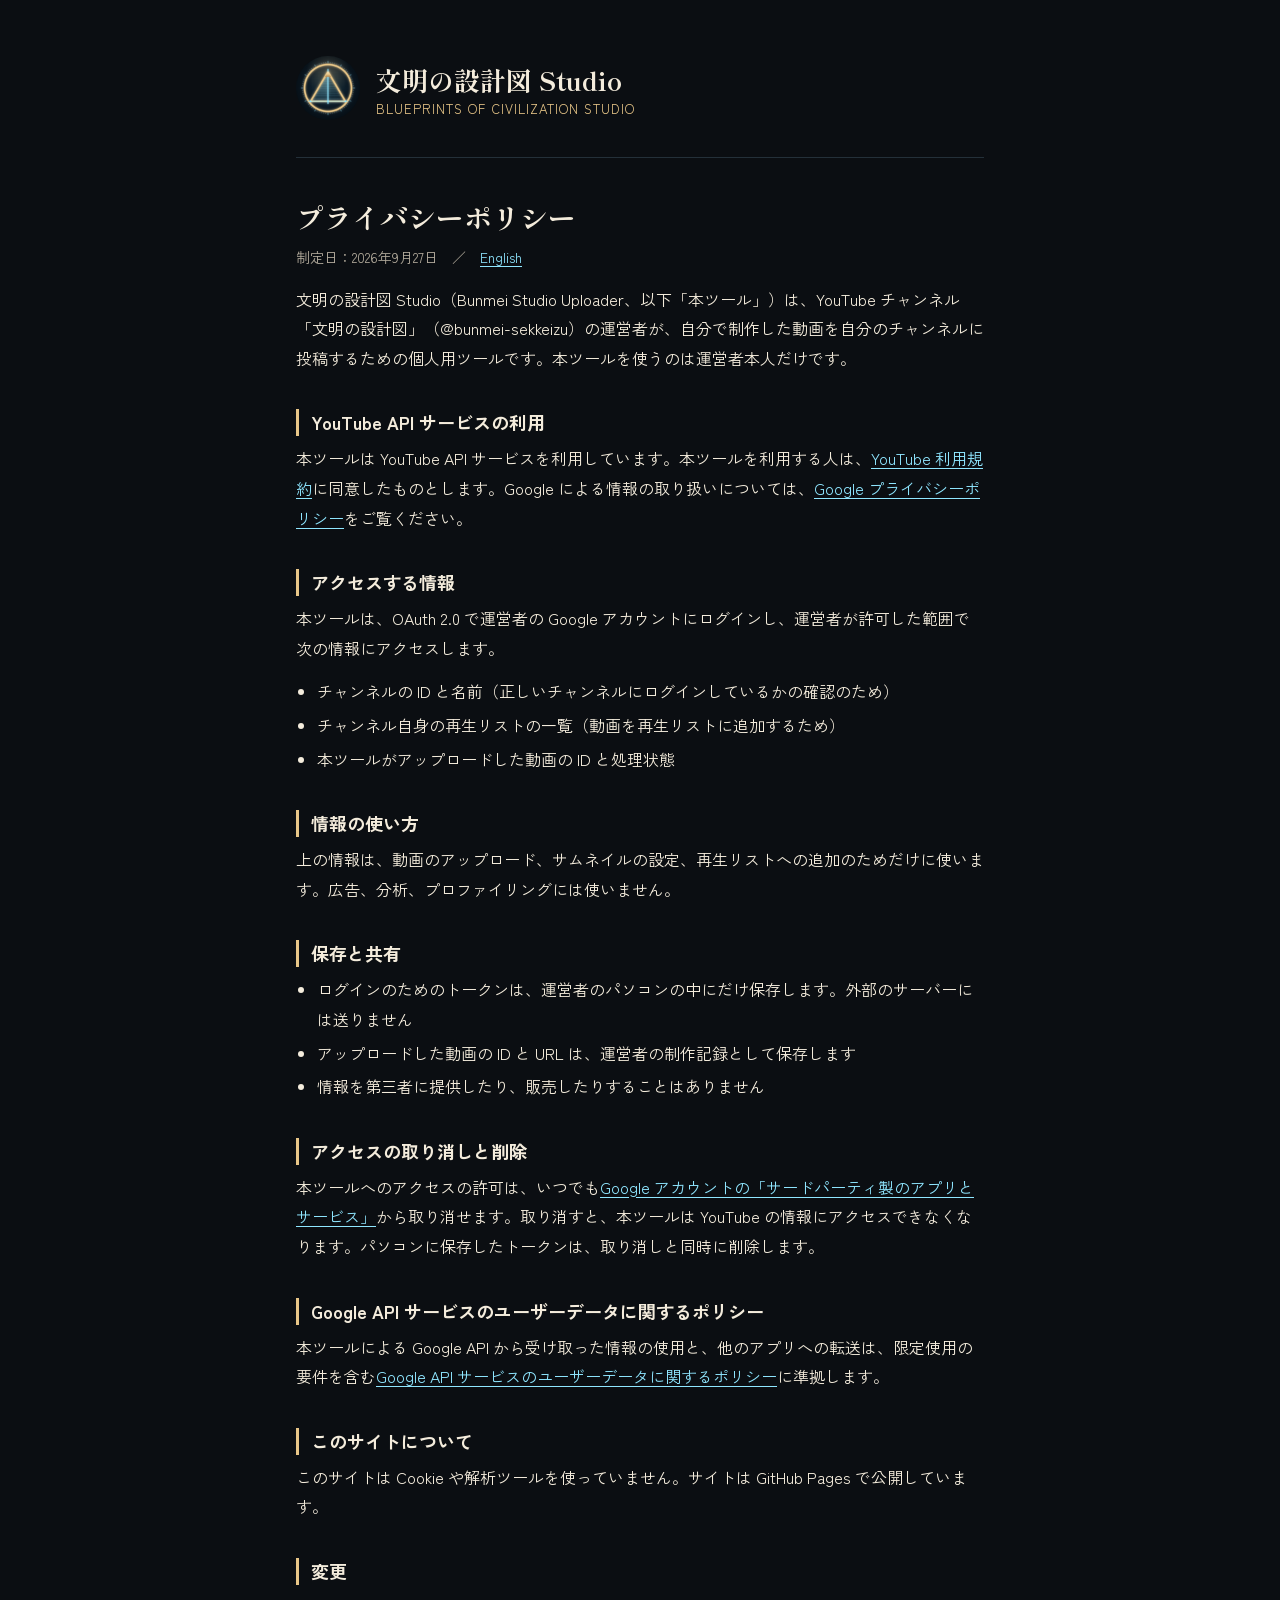
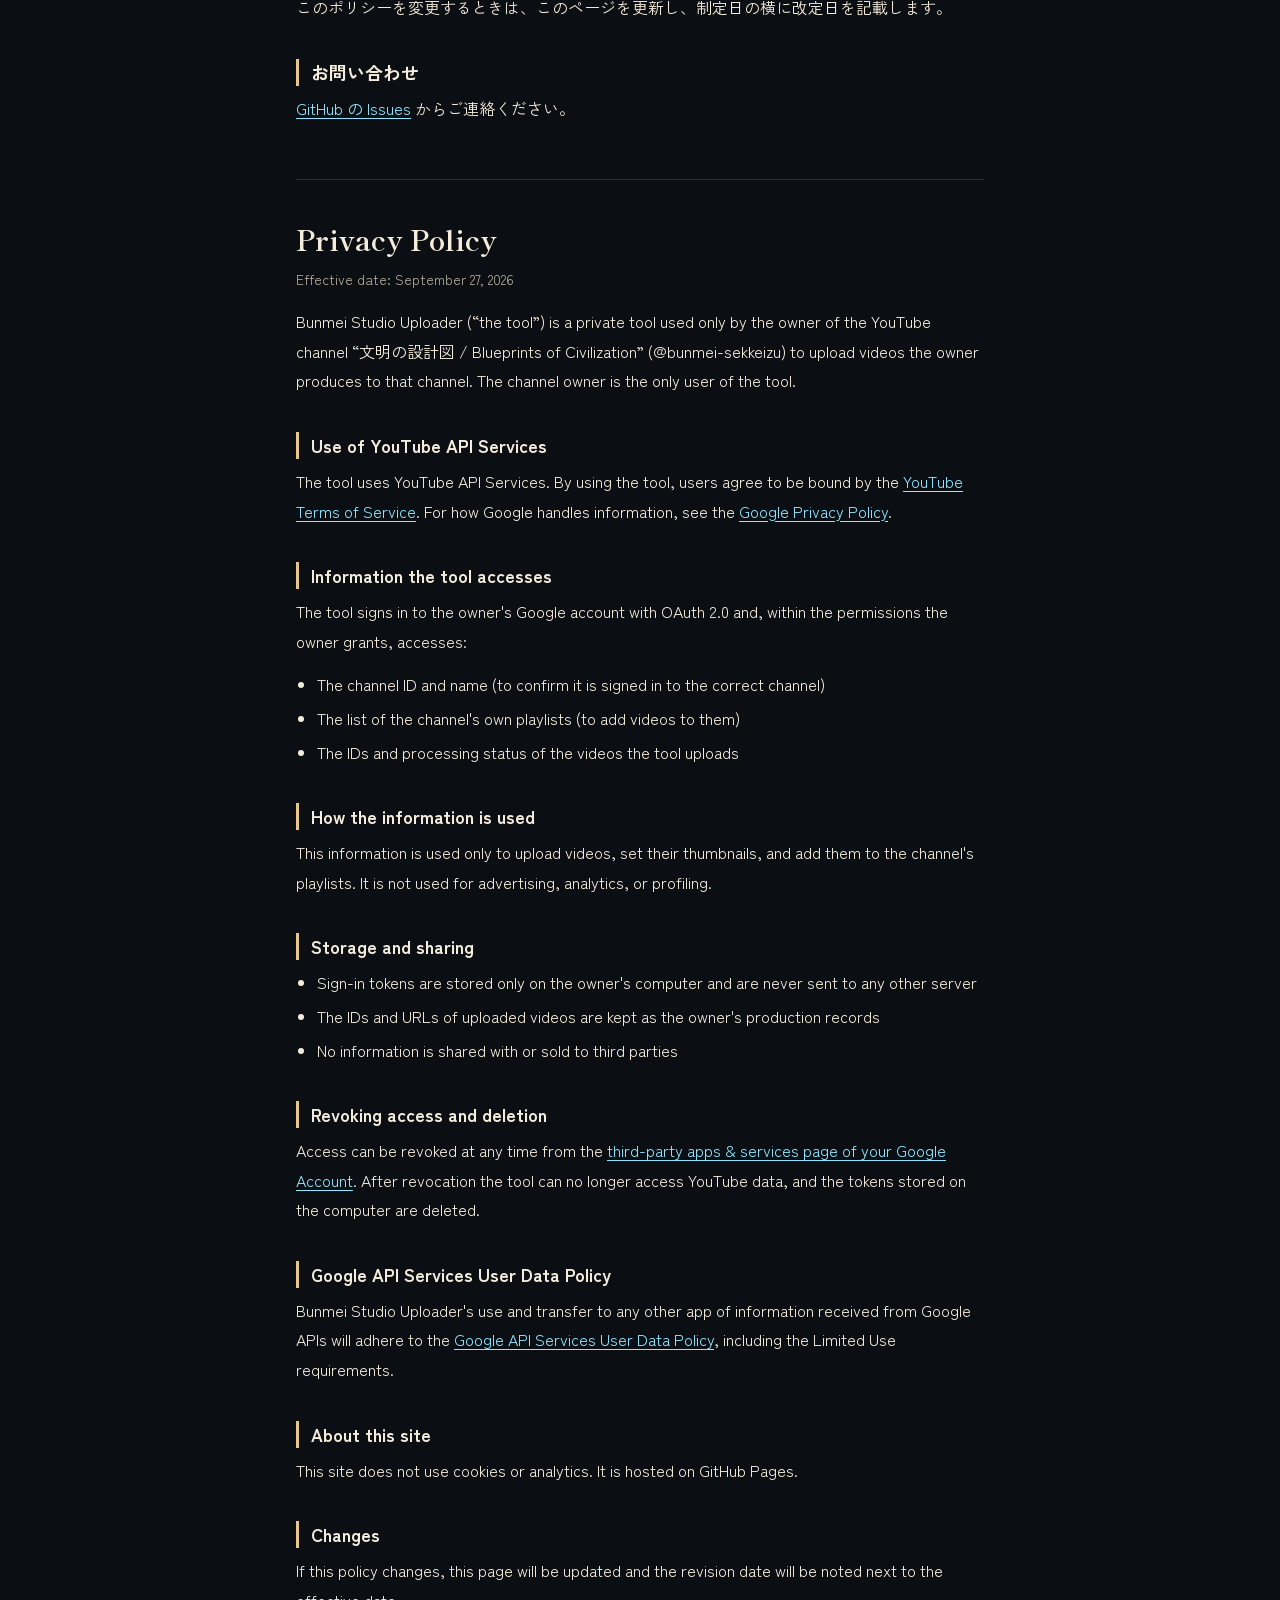
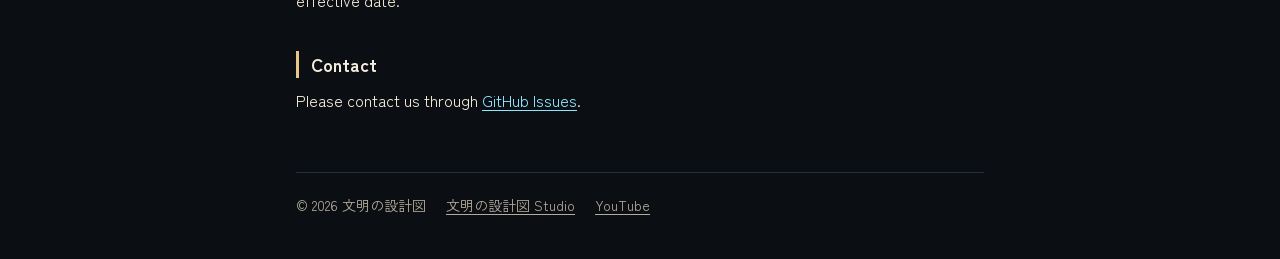
==== privacy.html @ 02f51215 "文明の設計図 Studio の紹介ページとプライバシーポリシーを追加する Co-Authored-By: Claude Opus 5.5 <noreply@anthropic.com>" ====
<!doctype html>
<html lang="ja">
<head>
  <meta charset="utf-8">
  <meta name="viewport" content="width=device-width, initial-scale=1">
  <title>プライバシーポリシー — 文明の設計図 Studio</title>
  <meta name="description" content="文明の設計図 Studio（Bunmei Studio Uploader）のプライバシーポリシー">
  <link rel="icon" href="icon.png">
  <link rel="preconnect" href="https://fonts.googleapis.com">
  <link rel="preconnect" href="https://fonts.gstatic.com" crossorigin>
  <link href="https://fonts.googleapis.com/css2?family=Shippori+Mincho:wght@700&family=Zen+Kaku+Gothic+New:wght@400;700&display=swap" rel="stylesheet">
  <link rel="stylesheet" href="style.css">
</head>
<body>
<main>
  <header class="site">
    <a href="./"><img src="icon.png" alt=""></a>
    <div>
      <div class="name"><a href="./">文明の設計図 Studio</a></div>
      <div class="sub">BLUEPRINTS OF CIVILIZATION STUDIO</div>
    </div>
  </header>

  <h1>プライバシーポリシー</h1>
  <p class="meta">制定日：2026年9月27日　／　<a href="#en">English</a></p>

  <p>文明の設計図 Studio（Bunmei Studio Uploader、以下「本ツール」）は、YouTube チャンネル「文明の設計図」（@bunmei-sekkeizu）の運営者が、自分で制作した動画を自分のチャンネルに投稿するための個人用ツールです。本ツールを使うのは運営者本人だけです。</p>

  <h2>YouTube API サービスの利用</h2>
  <p>本ツールは YouTube API サービスを利用しています。本ツールを利用する人は、<a href="https://www.youtube.com/t/terms">YouTube 利用規約</a>に同意したものとします。Google による情報の取り扱いについては、<a href="https://policies.google.com/privacy">Google プライバシーポリシー</a>をご覧ください。</p>

  <h2>アクセスする情報</h2>
  <p>本ツールは、OAuth 2.0 で運営者の Google アカウントにログインし、運営者が許可した範囲で次の情報にアクセスします。</p>
  <ul>
    <li>チャンネルの ID と名前（正しいチャンネルにログインしているかの確認のため）</li>
    <li>チャンネル自身の再生リストの一覧（動画を再生リストに追加するため）</li>
    <li>本ツールがアップロードした動画の ID と処理状態</li>
  </ul>

  <h2>情報の使い方</h2>
  <p>上の情報は、動画のアップロード、サムネイルの設定、再生リストへの追加のためだけに使います。広告、分析、プロファイリングには使いません。</p>

  <h2>保存と共有</h2>
  <ul>
    <li>ログインのためのトークンは、運営者のパソコンの中にだけ保存します。外部のサーバーには送りません</li>
    <li>アップロードした動画の ID と URL は、運営者の制作記録として保存します</li>
    <li>情報を第三者に提供したり、販売したりすることはありません</li>
  </ul>

  <h2>アクセスの取り消しと削除</h2>
  <p>本ツールへのアクセスの許可は、いつでも<a href="https://myaccount.google.com/permissions">Google アカウントの「サードパーティ製のアプリとサービス」</a>から取り消せます。取り消すと、本ツールは YouTube の情報にアクセスできなくなります。パソコンに保存したトークンは、取り消しと同時に削除します。</p>

  <h2>Google API サービスのユーザーデータに関するポリシー</h2>
  <p>本ツールによる Google API から受け取った情報の使用と、他のアプリへの転送は、限定使用の要件を含む<a href="https://developers.google.com/terms/api-services-user-data-policy">Google API サービスのユーザーデータに関するポリシー</a>に準拠します。</p>

  <h2>このサイトについて</h2>
  <p>このサイトは Cookie や解析ツールを使っていません。サイトは GitHub Pages で公開しています。</p>

  <h2>変更</h2>
  <p>このポリシーを変更するときは、このページを更新し、制定日の横に改定日を記載します。</p>

  <h2>お問い合わせ</h2>
  <p><a href="https://github.com/tatsuyamenou/bunmei-studio/issues">GitHub の Issues</a> からご連絡ください。</p>

  <section class="lang" id="en" lang="en">
    <h1>Privacy Policy</h1>
    <p class="meta">Effective date: September 27, 2026</p>

    <p>
      Bunmei Studio Uploader (“the tool”) is a private tool used only by the owner of the YouTube channel
      “文明の設計図 / Blueprints of Civilization” (@bunmei-sekkeizu) to upload videos the owner produces to that channel.
      The channel owner is the only user of the tool.
    </p>

    <h2>Use of YouTube API Services</h2>
    <p>
      The tool uses YouTube API Services. By using the tool, users agree to be bound by the
      <a href="https://www.youtube.com/t/terms">YouTube Terms of Service</a>.
      For how Google handles information, see the <a href="https://policies.google.com/privacy">Google Privacy Policy</a>.
    </p>

    <h2>Information the tool accesses</h2>
    <p>The tool signs in to the owner's Google account with OAuth 2.0 and, within the permissions the owner grants, accesses:</p>
    <ul>
      <li>The channel ID and name (to confirm it is signed in to the correct channel)</li>
      <li>The list of the channel's own playlists (to add videos to them)</li>
      <li>The IDs and processing status of the videos the tool uploads</li>
    </ul>

    <h2>How the information is used</h2>
    <p>
      This information is used only to upload videos, set their thumbnails, and add them to the channel's playlists.
      It is not used for advertising, analytics, or profiling.
    </p>

    <h2>Storage and sharing</h2>
    <ul>
      <li>Sign-in tokens are stored only on the owner's computer and are never sent to any other server</li>
      <li>The IDs and URLs of uploaded videos are kept as the owner's production records</li>
      <li>No information is shared with or sold to third parties</li>
    </ul>

    <h2>Revoking access and deletion</h2>
    <p>
      Access can be revoked at any time from the
      <a href="https://myaccount.google.com/permissions">third-party apps &amp; services page of your Google Account</a>.
      After revocation the tool can no longer access YouTube data, and the tokens stored on the computer are deleted.
    </p>

    <h2>Google API Services User Data Policy</h2>
    <p>
      Bunmei Studio Uploader's use and transfer to any other app of information received from Google APIs will adhere to the
      <a href="https://developers.google.com/terms/api-services-user-data-policy">Google API Services User Data Policy</a>,
      including the Limited Use requirements.
    </p>

    <h2>About this site</h2>
    <p>This site does not use cookies or analytics. It is hosted on GitHub Pages.</p>

    <h2>Changes</h2>
    <p>If this policy changes, this page will be updated and the revision date will be noted next to the effective date.</p>

    <h2>Contact</h2>
    <p>Please contact us through <a href="https://github.com/tatsuyamenou/bunmei-studio/issues">GitHub Issues</a>.</p>
  </section>

  <footer>
    <span>© 2026 文明の設計図</span>
    <a href="./">文明の設計図 Studio</a>
    <a href="https://www.youtube.com/@bunmei-sekkeizu">YouTube</a>
  </footer>
</main>
</body>
</html>
---- style.css ----
:root {
  color-scheme: dark;
  --bg: #0b0e12;
  --panel: #12171d;
  --line: #243039;
  --ink: #f4ecdc;
  --muted: #b3ab9c;
  --gold: #e8c688;
  --cyan: #8fe6ff;
}

* { box-sizing: border-box; }

html { -webkit-text-size-adjust: 100%; }

body {
  margin: 0;
  background: var(--bg);
  color: var(--ink);
  font-family: 'Zen Kaku Gothic New', 'Hiragino Sans', 'Noto Sans JP', system-ui, sans-serif;
  font-size: 16px;
  line-height: 1.85;
}

main {
  max-width: 720px;
  margin: 0 auto;
  padding: 56px 16px 40px;
}

header.site {
  display: flex;
  align-items: center;
  gap: 16px;
  padding-bottom: 28px;
  border-bottom: 1px solid var(--line);
}
header.site img { width: 64px; height: 64px; border-radius: 50%; flex: none; }
header.site a { color: inherit; text-decoration: none; }
.name { font-family: 'Shippori Mincho', serif; font-size: 26px; font-weight: 700; line-height: 1.3; }
.sub { color: var(--gold); font-size: 13px; letter-spacing: 0.08em; }

h1 { font-family: 'Shippori Mincho', serif; font-size: 28px; line-height: 1.4; margin: 40px 0 8px; }
h2 {
  font-size: 18px;
  margin: 36px 0 8px;
  padding-left: 12px;
  border-left: 3px solid var(--gold);
  line-height: 1.5;
}
p, ul { margin: 0 0 14px; }
ul { padding-left: 1.3em; }
li { margin-bottom: 4px; }
a { color: var(--cyan); text-underline-offset: 3px; overflow-wrap: anywhere; }
.meta { color: var(--muted); font-size: 14px; }

.lang {
  margin-top: 56px;
  padding-top: 8px;
  border-top: 1px solid var(--line);
}
.lang > h1 { margin-top: 32px; }

.note {
  background: var(--panel);
  border: 1px solid var(--line);
  border-radius: 8px;
  padding: 14px 16px;
  margin: 20px 0;
}

footer {
  margin-top: 56px;
  padding-top: 20px;
  border-top: 1px solid var(--line);
  color: var(--muted);
  font-size: 14px;
  display: flex;
  flex-wrap: wrap;
  gap: 8px 20px;
}
footer a { color: var(--muted); }
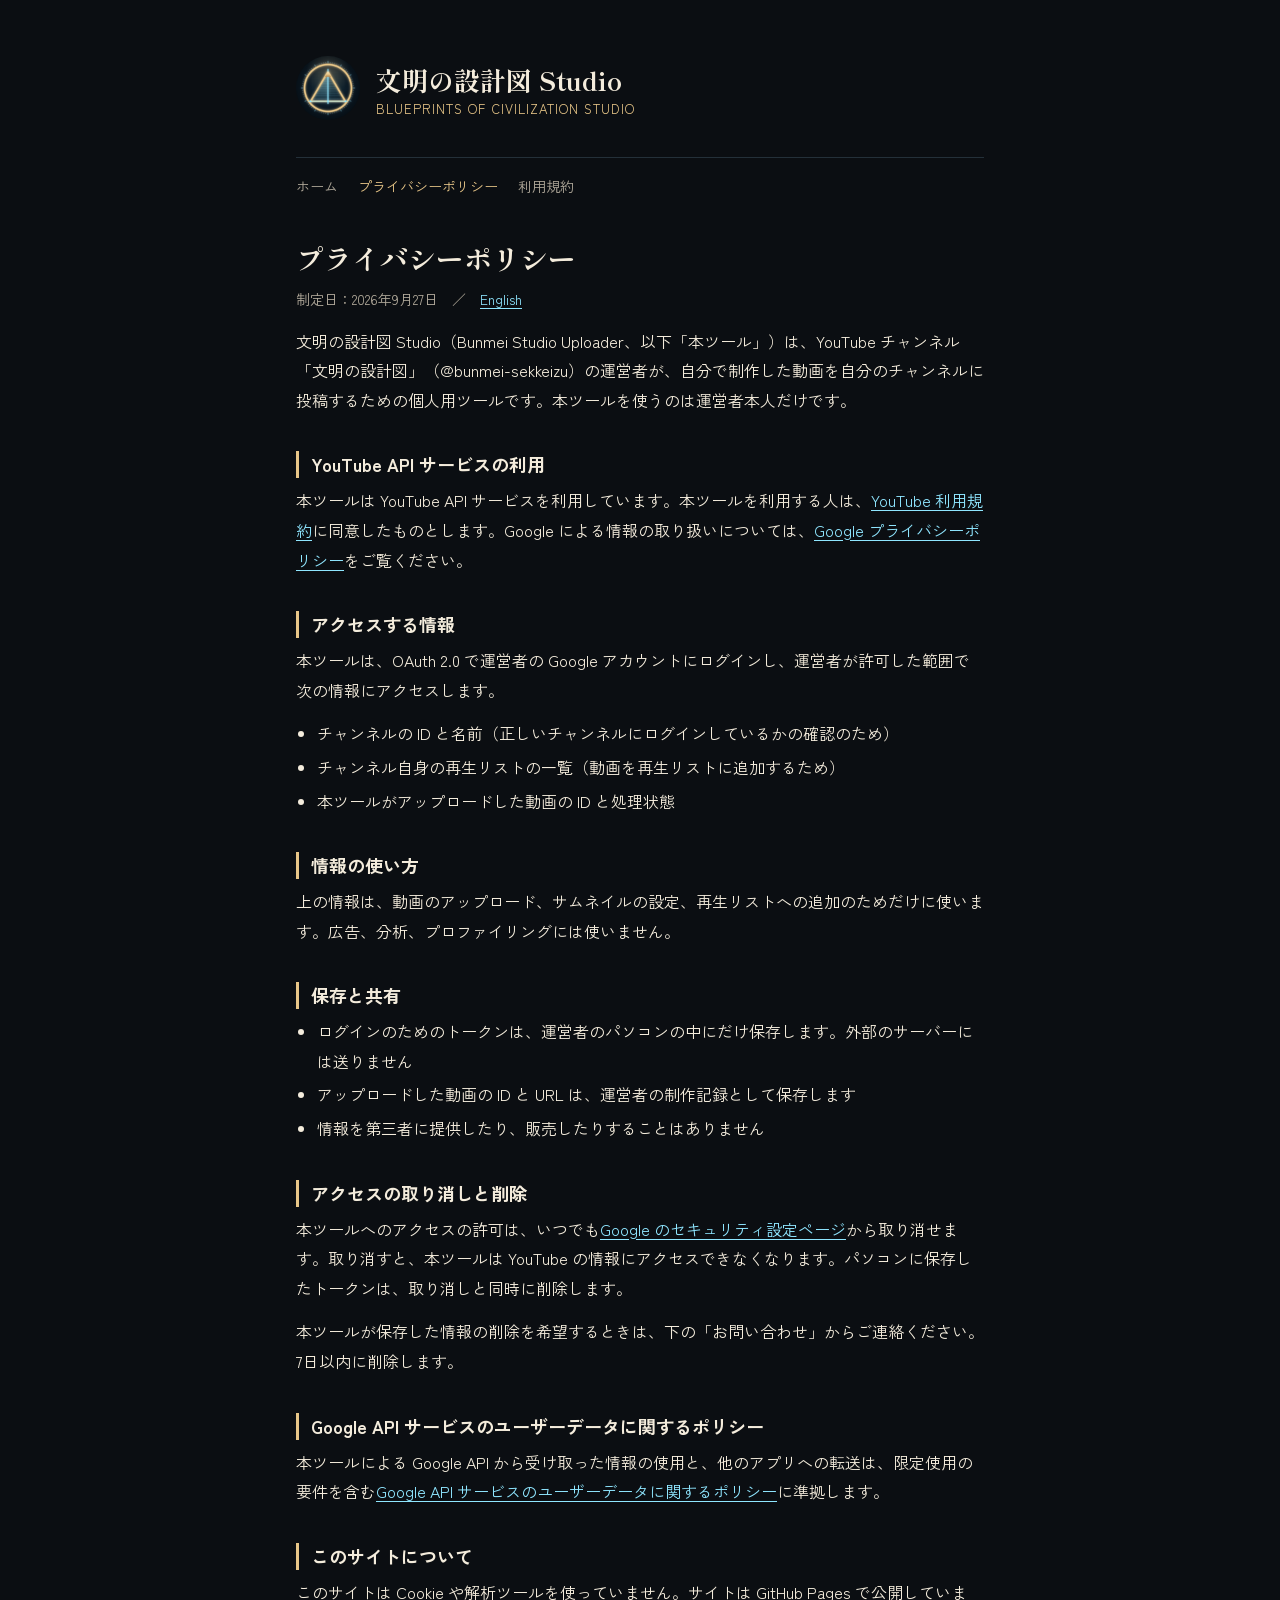
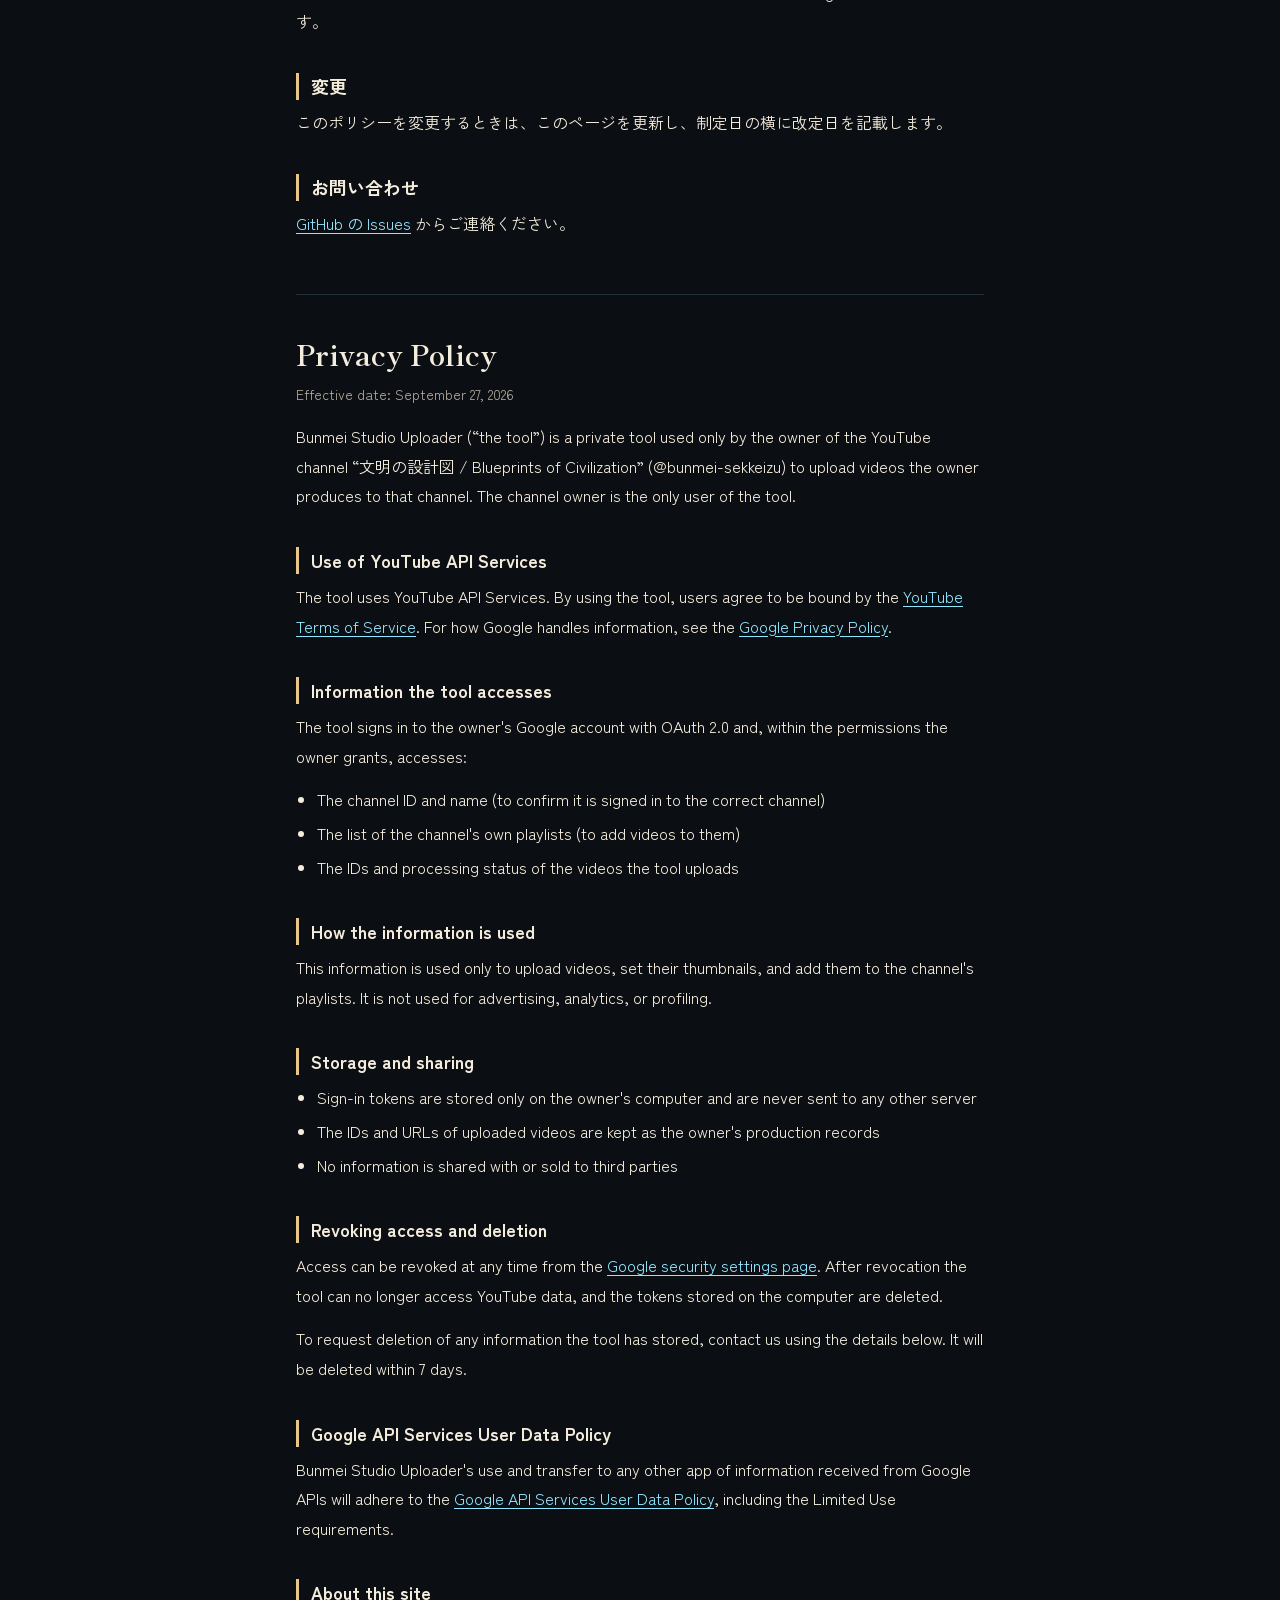
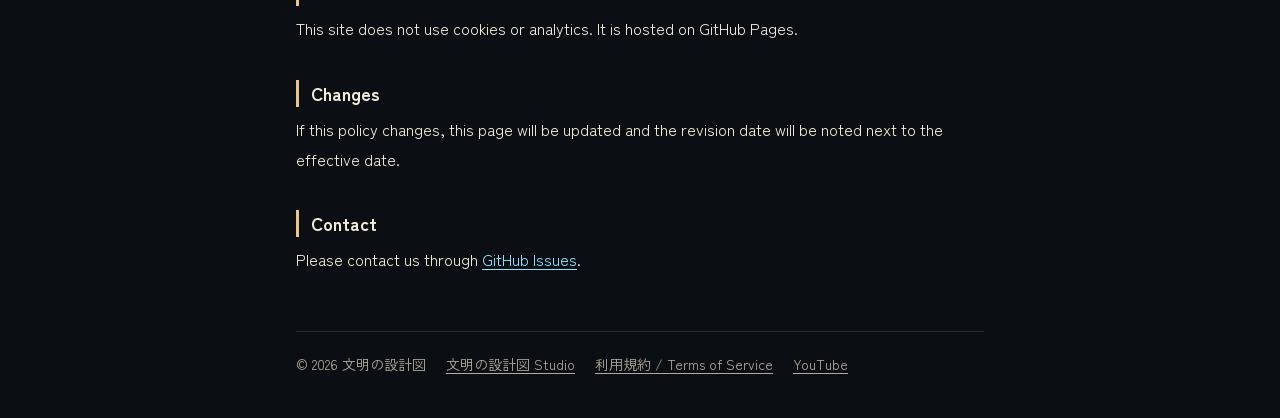
==== commit c35ad192: "利用規約のページを追加し、各ページに YouTube API サービスの表示と相互リンクを置く Co-Authored-By: Claude Opus 5.5 <noreply@anthropic.c" ====
--- a/privacy.html
+++ b/privacy.html
@@ -20,6 +20,7 @@
       <div class="sub">BLUEPRINTS OF CIVILIZATION STUDIO</div>
     </div>
   </header>
+  <nav class="links"><a href="./">ホーム</a><a href="privacy.html" aria-current="page">プライバシーポリシー</a><a href="terms.html">利用規約</a></nav>
 
   <h1>プライバシーポリシー</h1>
   <p class="meta">制定日：2026年9月27日　／　<a href="#en">English</a></p>
@@ -48,7 +49,8 @@
   </ul>
 
   <h2>アクセスの取り消しと削除</h2>
-  <p>本ツールへのアクセスの許可は、いつでも<a href="https://myaccount.google.com/permissions">Google アカウントの「サードパーティ製のアプリとサービス」</a>から取り消せます。取り消すと、本ツールは YouTube の情報にアクセスできなくなります。パソコンに保存したトークンは、取り消しと同時に削除します。</p>
+  <p>本ツールへのアクセスの許可は、いつでも<a href="https://security.google.com/settings/security/permissions">Google のセキュリティ設定ページ</a>から取り消せます。取り消すと、本ツールは YouTube の情報にアクセスできなくなります。パソコンに保存したトークンは、取り消しと同時に削除します。</p>
+  <p>本ツールが保存した情報の削除を希望するときは、下の「お問い合わせ」からご連絡ください。7日以内に削除します。</p>
 
   <h2>Google API サービスのユーザーデータに関するポリシー</h2>
   <p>本ツールによる Google API から受け取った情報の使用と、他のアプリへの転送は、限定使用の要件を含む<a href="https://developers.google.com/terms/api-services-user-data-policy">Google API サービスのユーザーデータに関するポリシー</a>に準拠します。</p>
@@ -103,9 +105,10 @@
     <h2>Revoking access and deletion</h2>
     <p>
       Access can be revoked at any time from the
-      <a href="https://myaccount.google.com/permissions">third-party apps &amp; services page of your Google Account</a>.
+      <a href="https://security.google.com/settings/security/permissions">Google security settings page</a>.
       After revocation the tool can no longer access YouTube data, and the tokens stored on the computer are deleted.
     </p>
+    <p>To request deletion of any information the tool has stored, contact us using the details below. It will be deleted within 7 days.</p>
 
     <h2>Google API Services User Data Policy</h2>
     <p>
@@ -127,6 +130,7 @@
   <footer>
     <span>© 2026 文明の設計図</span>
     <a href="./">文明の設計図 Studio</a>
+    <a href="terms.html">利用規約 / Terms of Service</a>
     <a href="https://www.youtube.com/@bunmei-sekkeizu">YouTube</a>
   </footer>
 </main>
--- a/style.css
+++ b/style.css
@@ -40,6 +40,10 @@
 .name { font-family: 'Shippori Mincho', serif; font-size: 26px; font-weight: 700; line-height: 1.3; }
 .sub { color: var(--gold); font-size: 13px; letter-spacing: 0.08em; }
 
+nav.links { display: flex; flex-wrap: wrap; gap: 6px 20px; margin-top: 16px; font-size: 14px; }
+nav.links a { color: var(--muted); text-decoration: none; }
+nav.links a:hover, nav.links a[aria-current] { color: var(--gold); }
+
 h1 { font-family: 'Shippori Mincho', serif; font-size: 28px; line-height: 1.4; margin: 40px 0 8px; }
 h2 {
   font-size: 18px;
